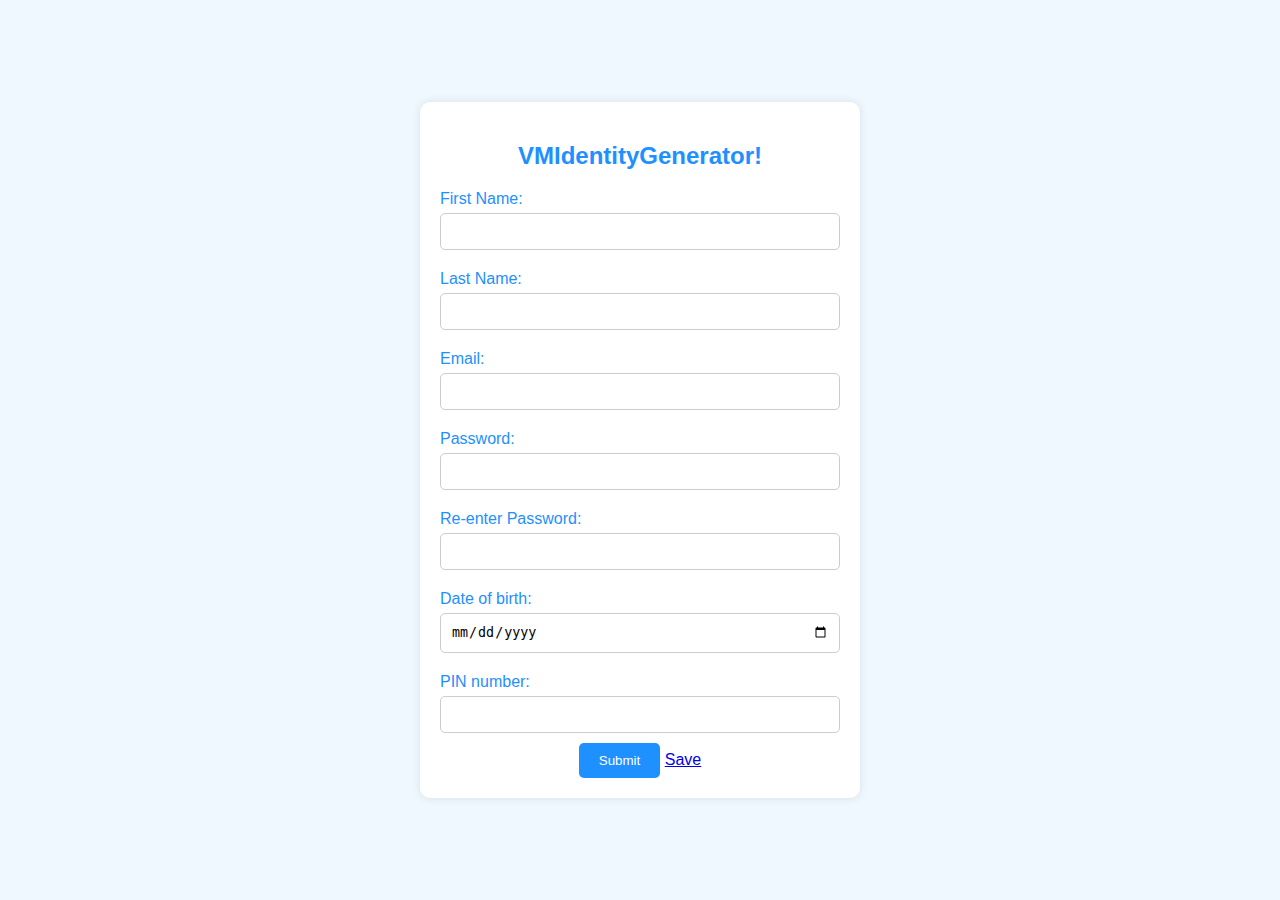
==== Web Interface/index.html @ 4a751f11 "Creates a web interface. Update the about page to show the web interface." ====
<!DOCTYPE html>
<html>
<head>
    <title>VMIdentityGenerator! Web version</title>
    <style>
        body {
            font-family: Arial, sans-serif;
            background-color: #f0f8ff; /* Light blue background */
            color: #333;
            margin: 0;
            padding: 0;
            display: flex;
            justify-content: center;
            align-items: center;
            height: 100vh;
        }
        
        .form-container {
            background-color: #ffffff; /* White background for the form */
            padding: 20px;
            border-radius: 10px;
            box-shadow: 0 0 10px rgba(0, 0, 0, 0.1);
            max-width: 400px;
            width: 100%;
            text-align: center;
        }
        
        .form-container h2 {
            color: #1e90ff; /* Dodger blue */
            margin-bottom: 20px;
        }
        
        .form-container label {
            display: block;
            margin: 10px 0 5px;
            text-align: left;
            color: #1e90ff; /* Dodger blue */
        }
        
        .form-container input[type="text"],
        .form-container input[type="email"],
        .form-container input[type="password"],
        .form-container input[type="date"] {
            width: calc(100% - 22px);
            padding: 10px;
            margin-bottom: 10px;
            border: 1px solid #ccc;
            border-radius: 5px;
        }
        
        .form-container input[type="submit"] {
            background-color: #1e90ff; /* Dodger blue */
            color: white;
            border: none;
            padding: 10px 20px;
            border-radius: 5px;
            cursor: pointer;
            transition: background-color 0.3s;
        }
        
        .form-container input[type="submit"]:hover {
            background-color: #1c86ee; /* Slightly darker blue */
        }
    </style>
</head>
<body>
    <div class="form-container">
        <h2>VMIdentityGenerator!</h2>
        <form class="form" id="identityForm">
            <label for="fName">First Name: </label>
            <input type="text" name="fName" id="fName" required>

            <label for="lName">Last Name: </label>
            <input type="text" name="lName" id="lName" required>

            <label for="email">Email: </label>
            <input type="email" name="email" id="email" required>

            <label for="password">Password: </label>
            <input type="password" name="password" id="password" required>
            <label for="passwordVerify">Re-enter Password: </label>
            <input type="password" name="passwordVerify" id="passwordVerify" required>

            <label for="dob">Date of birth: </label>
            <input type="date" name="dob" id="dob" required>

            <label for="pin">PIN number: </label>
            <input type="password" name="pin" id="pin" required>

            <input type="submit" name="submit" id="submit">

            <a href="data:application/xml;charset=utf-8" download="here.html">Save</a>
        </form>
    </div>

    <script type="text/javascript">
        const createIdentity = (event) => {
            event.preventDefault();

            let firstName = document.getElementById("fName").value.trim();
            let lastName = document.getElementById("lName").value.trim();
            let email = document.getElementById("email").value.trim();
            let password = document.getElementById("password").value;
            let passwordVerify = document.getElementById("passwordVerify").value;
            let dob = document.getElementById("dob").value;
            let pin = document.getElementById("pin").value;

            if (password !== passwordVerify) {
                alert("Passwords do not match!");
                return;
            }

            if (pin.length < 4 || isNaN(pin)) {
                alert("PIN must be at least 4 digits long and numeric.");
                return;
            }

            // Further processing (e.g., sending data to the server) should go here.
            console.log({
                firstName,
                lastName,
                email,
                password, // In real applications, never log or expose passwords.
                dob,
                pin
            });
        }

        document.getElementById("identityForm").addEventListener("submit", createIdentity);
    </script>
</body>
</html>
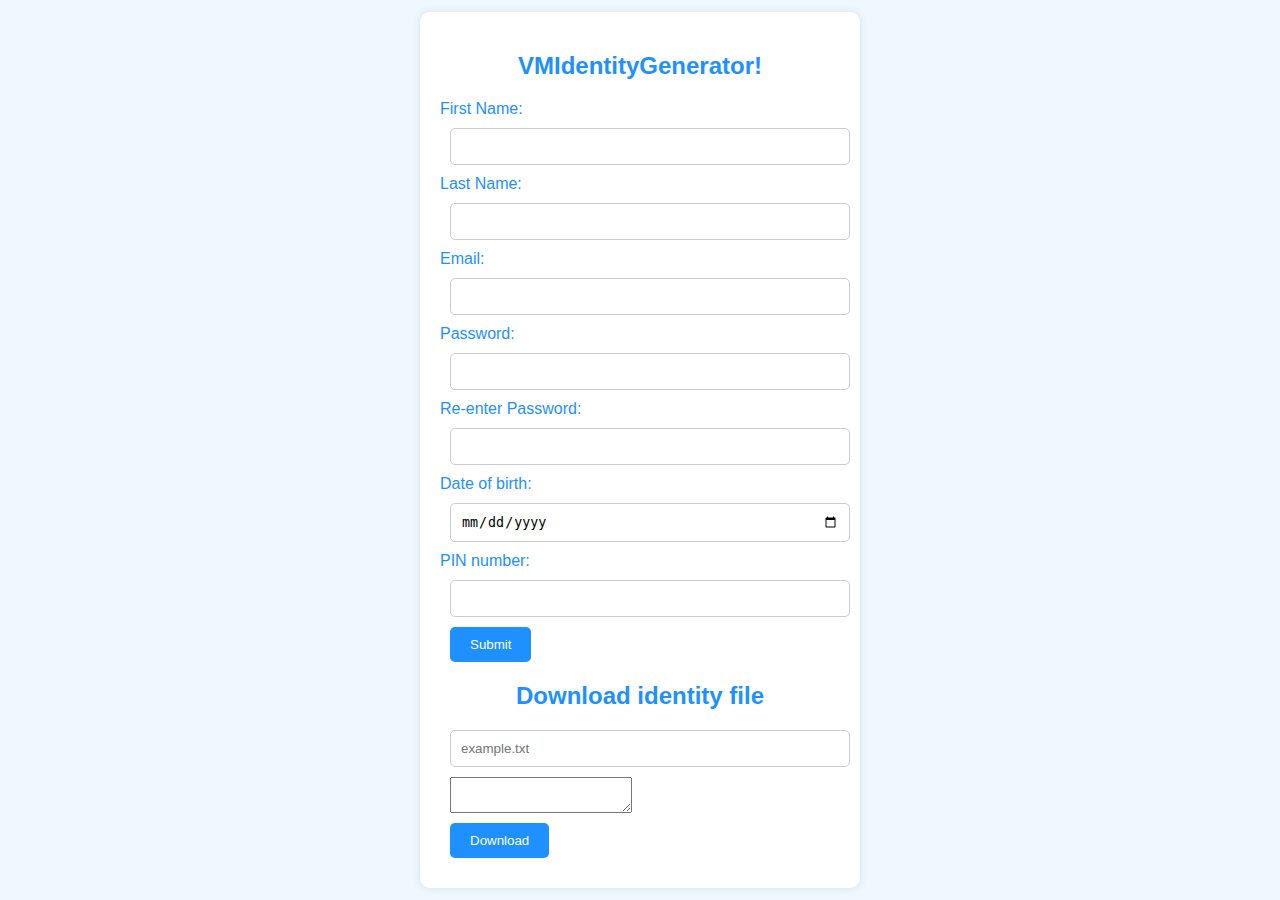
==== commit 31138535: "Adds functionality for download the file locally." ====
--- a/Web Interface/index.html
+++ b/Web Interface/index.html
@@ -1,132 +1,49 @@
 <!DOCTYPE html>
 <html>
-<head>
+  <head>
     <title>VMIdentityGenerator! Web version</title>
-    <style>
-        body {
-            font-family: Arial, sans-serif;
-            background-color: #f0f8ff; /* Light blue background */
-            color: #333;
-            margin: 0;
-            padding: 0;
-            display: flex;
-            justify-content: center;
-            align-items: center;
-            height: 100vh;
-        }
-        
-        .form-container {
-            background-color: #ffffff; /* White background for the form */
-            padding: 20px;
-            border-radius: 10px;
-            box-shadow: 0 0 10px rgba(0, 0, 0, 0.1);
-            max-width: 400px;
-            width: 100%;
-            text-align: center;
-        }
-        
-        .form-container h2 {
-            color: #1e90ff; /* Dodger blue */
-            margin-bottom: 20px;
-        }
-        
-        .form-container label {
-            display: block;
-            margin: 10px 0 5px;
-            text-align: left;
-            color: #1e90ff; /* Dodger blue */
-        }
-        
-        .form-container input[type="text"],
-        .form-container input[type="email"],
-        .form-container input[type="password"],
-        .form-container input[type="date"] {
-            width: calc(100% - 22px);
-            padding: 10px;
-            margin-bottom: 10px;
-            border: 1px solid #ccc;
-            border-radius: 5px;
-        }
-        
-        .form-container input[type="submit"] {
-            background-color: #1e90ff; /* Dodger blue */
-            color: white;
-            border: none;
-            padding: 10px 20px;
-            border-radius: 5px;
-            cursor: pointer;
-            transition: background-color 0.3s;
-        }
-        
-        .form-container input[type="submit"]:hover {
-            background-color: #1c86ee; /* Slightly darker blue */
-        }
-    </style>
-</head>
-<body>
+    <link rel="stylesheet" href="./styles.css" />
+  </head>
+  <body>
     <div class="form-container">
-        <h2>VMIdentityGenerator!</h2>
-        <form class="form" id="identityForm">
-            <label for="fName">First Name: </label>
-            <input type="text" name="fName" id="fName" required>
+      <h2>VMIdentityGenerator!</h2>
+      <form class="form" id="identityForm">
+        <label for="fName">First Name: </label>
+        <input type="text" name="fName" id="fName" required />
 
-            <label for="lName">Last Name: </label>
-            <input type="text" name="lName" id="lName" required>
+        <label for="lName">Last Name: </label>
+        <input type="text" name="lName" id="lName" required />
 
-            <label for="email">Email: </label>
-            <input type="email" name="email" id="email" required>
+        <label for="email">Email: </label>
+        <input type="email" name="email" id="email" required />
 
-            <label for="password">Password: </label>
-            <input type="password" name="password" id="password" required>
-            <label for="passwordVerify">Re-enter Password: </label>
-            <input type="password" name="passwordVerify" id="passwordVerify" required>
+        <label for="password">Password: </label>
+        <input type="password" name="password" id="password" required />
+        <label for="passwordVerify">Re-enter Password: </label>
+        <input
+          type="password"
+          name="passwordVerify"
+          id="passwordVerify"
+          required
+        />
 
-            <label for="dob">Date of birth: </label>
-            <input type="date" name="dob" id="dob" required>
+        <label for="dob">Date of birth: </label>
+        <input type="date" name="dob" id="dob" required />
 
-            <label for="pin">PIN number: </label>
-            <input type="password" name="pin" id="pin" required>
+        <label for="pin">PIN number: </label>
+        <input type="password" name="pin" id="pin" required />
 
-            <input type="submit" name="submit" id="submit">
+        <input type="submit" name="submit" id="submit" />
+      </form>
 
-            <a href="data:application/xml;charset=utf-8" download="here.html">Save</a>
-        </form>
+      <h2>Download identity file</h2>
+      <!-- Download form that allows the user to download the file once the fields have been filled. Requires user to fill out fields first. -->
+      <form onsubmit="download(this['filename'].value, this['identityInformation'].value)">
+        <input type="text" name="filename" placeholder="example.txt" readonly required />
+        <textarea name="identityInformation" readonly required></textarea> <!-- This is filled once the user enters data into the field. -->
+        <input type="submit" value="Download" />
+      </form>
     </div>
-
-    <script type="text/javascript">
-        const createIdentity = (event) => {
-            event.preventDefault();
-
-            let firstName = document.getElementById("fName").value.trim();
-            let lastName = document.getElementById("lName").value.trim();
-            let email = document.getElementById("email").value.trim();
-            let password = document.getElementById("password").value;
-            let passwordVerify = document.getElementById("passwordVerify").value;
-            let dob = document.getElementById("dob").value;
-            let pin = document.getElementById("pin").value;
-
-            if (password !== passwordVerify) {
-                alert("Passwords do not match!");
-                return;
-            }
-
-            if (pin.length < 4 || isNaN(pin)) {
-                alert("PIN must be at least 4 digits long and numeric.");
-                return;
-            }
-
-            // Further processing (e.g., sending data to the server) should go here.
-            console.log({
-                firstName,
-                lastName,
-                email,
-                password, // In real applications, never log or expose passwords.
-                dob,
-                pin
-            });
-        }
-
-        document.getElementById("identityForm").addEventListener("submit", createIdentity);
-    </script>
-</body>
+    <script src="./script.js" type="text/javascript"></script>
+  </body>
 </html>
--- a/Web Interface/styles.css
+++ b/Web Interface/styles.css
@@ -0,0 +1,63 @@
+body {
+  font-family: Arial, sans-serif;
+  background-color: #f0f8ff; /* Light blue background */
+  color: #333;
+  margin: 0;
+  padding: 0;
+  display: flex;
+  justify-content: center;
+  align-items: center;
+  height: 100vh;
+}
+
+.form-container {
+  background-color: #ffffff; /* White background for the form */
+  padding: 20px;
+  border-radius: 10px;
+  box-shadow: 0 0 10px rgba(0, 0, 0, 0.1);
+  max-width: 400px;
+  width: 100%;
+  text-align: center;
+}
+
+.form-container h2 {
+  color: #1e90ff; /* Dodger blue */
+  margin-bottom: 20px;
+}
+
+.form-container label {
+  display: block;
+  margin: 10px 0 5px;
+  text-align: left;
+  color: #1e90ff; /* Dodger blue */
+}
+
+.form-container input[type="text"],
+.form-container input[type="email"],
+.form-container input[type="password"],
+.form-container input[type="date"] {
+  width: calc(100% - 22px);
+  padding: 10px;
+  margin-bottom: 10px;
+  border: 1px solid #ccc;
+  border-radius: 5px;
+}
+
+.form-container input[type="submit"] {
+  background-color: #1e90ff; /* Dodger blue */
+  color: white;
+  border: none;
+  padding: 10px 20px;
+  border-radius: 5px;
+  cursor: pointer;
+  transition: background-color 0.3s;
+}
+
+.form-container input[type="submit"]:hover {
+  background-color: #1c86ee; /* Slightly darker blue */
+}
+
+form * {
+  display: block;
+  margin: 10px;
+}
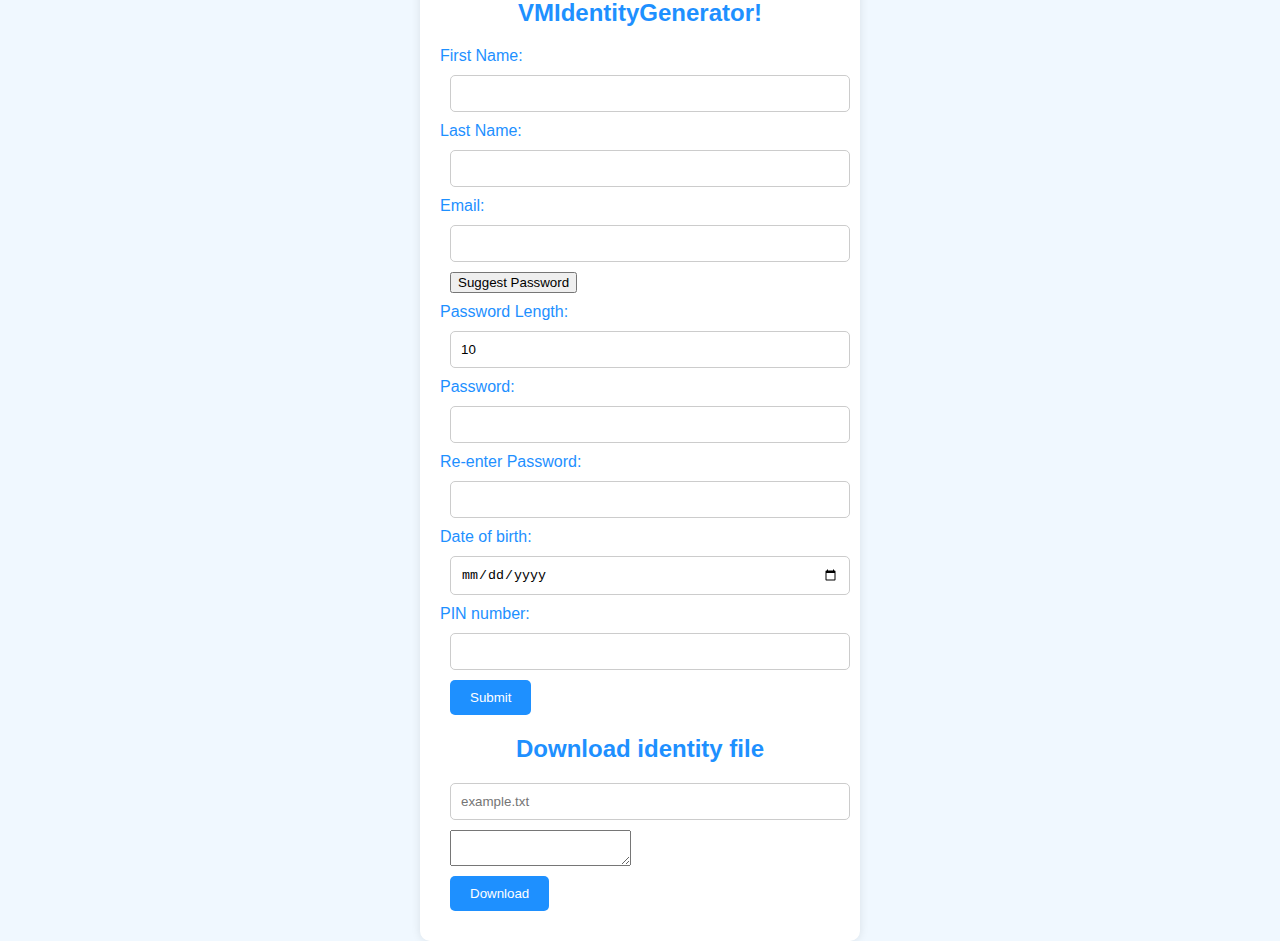
==== commit 63c5f2fb: "Adds input validation for the password generation -- bounds checking mostly." ====
--- a/Web Interface/index.html
+++ b/Web Interface/index.html
@@ -16,6 +16,10 @@
 
         <label for="email">Email: </label>
         <input type="email" name="email" id="email" required />
+
+        <input type="button" name="suggestPassword" value="Suggest Password" title="custom password length" onclick="generatePassword()">
+        <label for="passwordLength">Password Length: </label>
+        <input type="text" name="passwordLength" id="passwordLength" value="10" required>
 
         <label for="password">Password: </label>
         <input type="password" name="password" id="password" required />
@@ -39,8 +43,8 @@
       <h2>Download identity file</h2>
       <!-- Download form that allows the user to download the file once the fields have been filled. Requires user to fill out fields first. -->
       <form onsubmit="download(this['filename'].value, this['identityInformation'].value)">
-        <input type="text" name="filename" placeholder="example.txt" readonly required />
-        <textarea name="identityInformation" readonly required></textarea> <!-- This is filled once the user enters data into the field. -->
+        <input type="text" name="filename" id="filename" placeholder="example.txt" readonly required />
+        <textarea name="identityInformation" id="identityInformation" readonly required></textarea> <!-- This is filled once the user enters data into the field. -->
         <input type="submit" value="Download" />
       </form>
     </div>
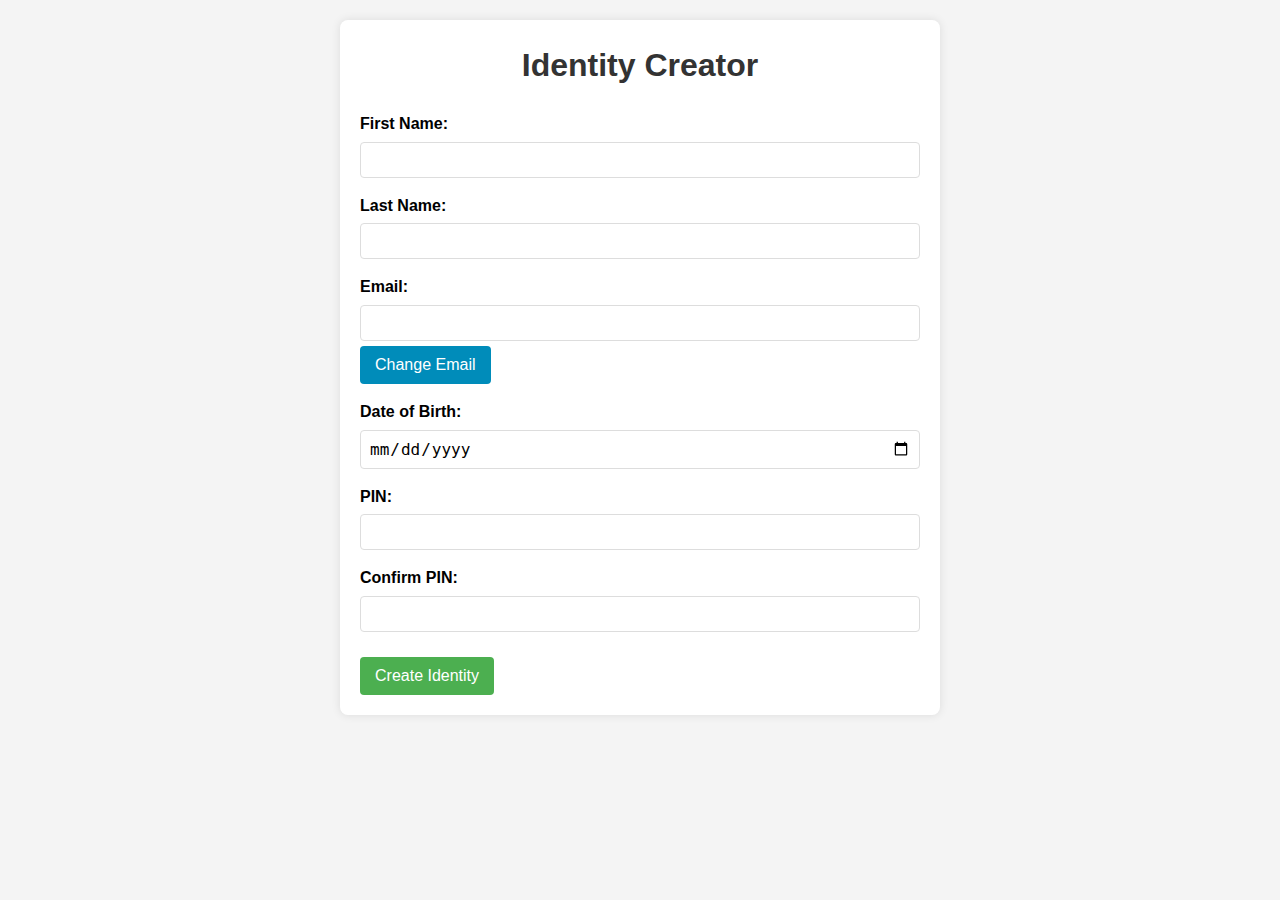
==== commit 8c4c8f3d: "Updates the web interface  to exactly match the Python code." ====
--- a/Web Interface/index.html
+++ b/Web Interface/index.html
@@ -1,53 +1,59 @@
 <!DOCTYPE html>
-<html>
-  <head>
-    <title>VMIdentityGenerator! Web version</title>
-    <link rel="stylesheet" href="./styles.css" />
-  </head>
-  <body>
-    <div class="form-container">
-      <h2>VMIdentityGenerator!</h2>
-      <form class="form" id="identityForm">
-        <label for="fName">First Name: </label>
-        <input type="text" name="fName" id="fName" required />
+<html lang="en">
+<head>
+    <meta charset="UTF-8">
+    <meta name="viewport" content="width=device-width, initial-scale=1.0">
+    <title>Identity Creator</title>
+    <link rel="stylesheet" href="styles.css">
+</head>
+<body>
+    <div class="container">
+        <h1>Identity Creator</h1>
+        
+        <!-- Identity Form -->
+        <div id="identityForm">
+            <div class="form-group">
+                <label for="firstName">First Name:</label>
+                <input type="text" id="firstName" required>
+            </div>
+            
+            <div class="form-group">
+                <label for="lastName">Last Name:</label>
+                <input type="text" id="lastName" required>
+            </div>
+            
+            <div class="form-group">
+                <label for="email">Email:</label>
+                <input type="email" id="email" readonly>
+                <button id="changeEmail">Change Email</button>
+            </div>
+            
+            <div class="form-group">
+                <label for="dob">Date of Birth:</label>
+                <input type="date" id="dob" required>
+            </div>
+            
+            <div class="form-group">
+                <label for="pin">PIN:</label>
+                <input type="password" id="pin" maxlength="4" pattern="\d{4}" required>
+            </div>
+            
+            <div class="form-group">
+                <label for="confirmPin">Confirm PIN:</label>
+                <input type="password" id="confirmPin" maxlength="4" pattern="\d{4}" required>
+            </div>
 
-        <label for="lName">Last Name: </label>
-        <input type="text" name="lName" id="lName" required />
+            <button id="generateIdentity">Create Identity</button>
+        </div>
 
-        <label for="email">Email: </label>
-        <input type="email" name="email" id="email" required />
-
-        <input type="button" name="suggestPassword" value="Suggest Password" title="custom password length" onclick="generatePassword()">
-        <label for="passwordLength">Password Length: </label>
-        <input type="text" name="passwordLength" id="passwordLength" value="10" required>
-
-        <label for="password">Password: </label>
-        <input type="password" name="password" id="password" required />
-        <label for="passwordVerify">Re-enter Password: </label>
-        <input
-          type="password"
-          name="passwordVerify"
-          id="passwordVerify"
-          required
-        />
-
-        <label for="dob">Date of birth: </label>
-        <input type="date" name="dob" id="dob" required />
-
-        <label for="pin">PIN number: </label>
-        <input type="password" name="pin" id="pin" required />
-
-        <input type="submit" name="submit" id="submit" />
-      </form>
-
-      <h2>Download identity file</h2>
-      <!-- Download form that allows the user to download the file once the fields have been filled. Requires user to fill out fields first. -->
-      <form onsubmit="download(this['filename'].value, this['identityInformation'].value)">
-        <input type="text" name="filename" id="filename" placeholder="example.txt" readonly required />
-        <textarea name="identityInformation" id="identityInformation" readonly required></textarea> <!-- This is filled once the user enters data into the field. -->
-        <input type="submit" value="Download" />
-      </form>
+        <!-- Results Display -->
+        <div id="results" class="hidden">
+            <h2>Generated Identity</h2>
+            <div id="identityDetails"></div>
+            <button id="downloadIdentity">Download Identity File</button>
+            <button id="createNew">Create New Identity</button>
+        </div>
     </div>
-    <script src="./script.js" type="text/javascript"></script>
-  </body>
-</html>
+    <script src="script.js"></script>
+</body>
+</html>--- a/Web Interface/styles.css
+++ b/Web Interface/styles.css
@@ -1,63 +1,97 @@
+* {
+  box-sizing: border-box;
+  margin: 0;
+  padding: 0;
+}
+
 body {
   font-family: Arial, sans-serif;
-  background-color: #f0f8ff; /* Light blue background */
-  color: #333;
-  margin: 0;
-  padding: 0;
-  display: flex;
-  justify-content: center;
-  align-items: center;
-  height: 100vh;
+  line-height: 1.6;
+  background-color: #f4f4f4;
+  padding: 20px;
 }
 
-.form-container {
-  background-color: #ffffff; /* White background for the form */
+.container {
+  max-width: 600px;
+  margin: 0 auto;
+  background-color: white;
   padding: 20px;
-  border-radius: 10px;
-  box-shadow: 0 0 10px rgba(0, 0, 0, 0.1);
-  max-width: 400px;
-  width: 100%;
-  text-align: center;
+  border-radius: 8px;
+  box-shadow: 0 0 10px rgba(0,0,0,0.1);
 }
 
-.form-container h2 {
-  color: #1e90ff; /* Dodger blue */
+h1 {
+  text-align: center;
   margin-bottom: 20px;
+  color: #333;
 }
 
-.form-container label {
-  display: block;
-  margin: 10px 0 5px;
-  text-align: left;
-  color: #1e90ff; /* Dodger blue */
+.form-group {
+  margin-bottom: 15px;
 }
 
-.form-container input[type="text"],
-.form-container input[type="email"],
-.form-container input[type="password"],
-.form-container input[type="date"] {
-  width: calc(100% - 22px);
-  padding: 10px;
-  margin-bottom: 10px;
-  border: 1px solid #ccc;
-  border-radius: 5px;
+label {
+  display: block;
+  margin-bottom: 5px;
+  font-weight: bold;
 }
 
-.form-container input[type="submit"] {
-  background-color: #1e90ff; /* Dodger blue */
-  color: white;
-  border: none;
-  padding: 10px 20px;
-  border-radius: 5px;
-  cursor: pointer;
-  transition: background-color 0.3s;
+input {
+  width: 100%;
+  padding: 8px;
+  border: 1px solid #ddd;
+  border-radius: 4px;
+  font-size: 16px;
 }
 
-.form-container input[type="submit"]:hover {
-  background-color: #1c86ee; /* Slightly darker blue */
+button {
+  background-color: #4CAF50;
+  color: white;
+  padding: 10px 15px;
+  border: none;
+  border-radius: 4px;
+  cursor: pointer;
+  font-size: 16px;
+  margin-top: 10px;
 }
 
-form * {
-  display: block;
-  margin: 10px;
+button:hover {
+  background-color: #45a049;
 }
+
+#changeEmail {
+  margin-top: 5px;
+  background-color: #008CBA;
+}
+
+#changeEmail:hover {
+  background-color: #007399;
+}
+
+.hidden {
+  display: none;
+}
+
+#identityDetails {
+  background-color: #f8f8f8;
+  padding: 15px;
+  border-radius: 4px;
+  margin: 15px 0;
+  white-space: pre-line;
+}
+
+#downloadIdentity {
+  background-color: #ff9800;
+}
+
+#downloadIdentity:hover {
+  background-color: #f57c00;
+}
+
+#createNew {
+  background-color: #2196F3;
+}
+
+#createNew:hover {
+  background-color: #1976D2;
+}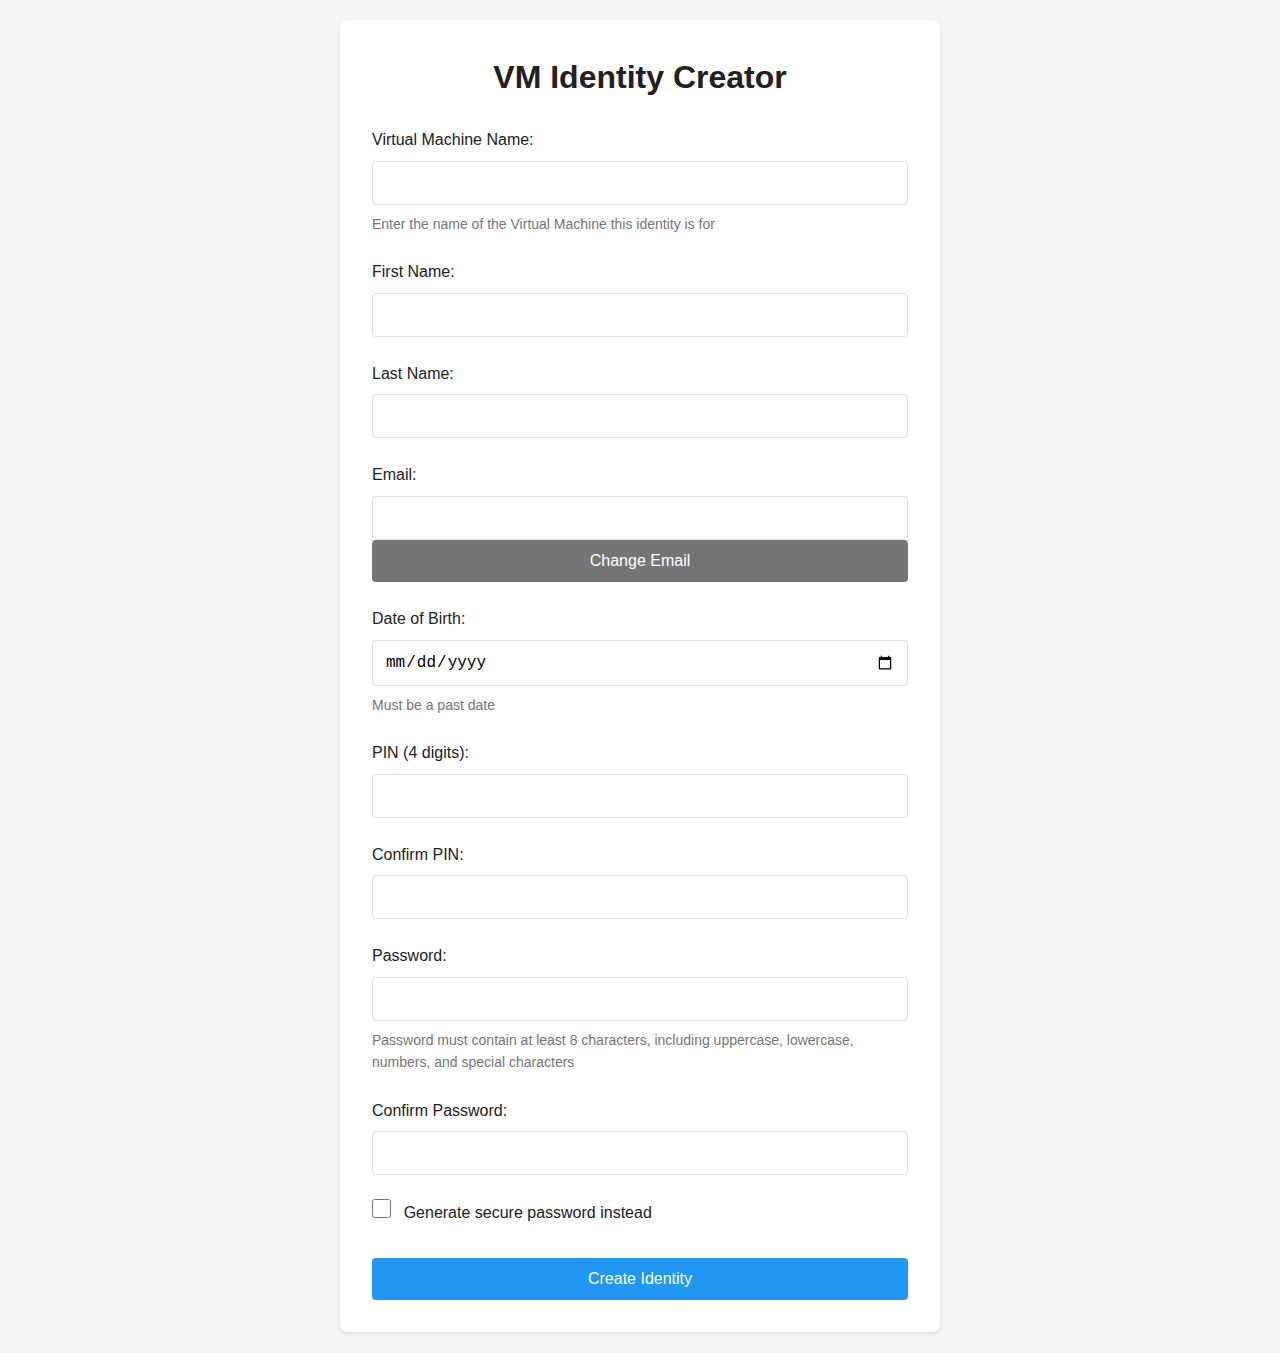
==== commit bb469c08: "Massive updates." ====
--- a/Web Interface/index.html
+++ b/Web Interface/index.html
@@ -1,59 +1,94 @@
 <!DOCTYPE html>
 <html lang="en">
+
 <head>
-    <meta charset="UTF-8">
-    <meta name="viewport" content="width=device-width, initial-scale=1.0">
-    <title>Identity Creator</title>
-    <link rel="stylesheet" href="styles.css">
+  <meta charset="UTF-8">
+  <meta name="viewport" content="width=device-width, initial-scale=1.0">
+  <meta http-equiv="Content-Security-Policy" content="default-src 'self'; script-src 'self'">
+  <meta http-equiv="X-Content-Type-Options" content="nosniff">
+  <meta http-equiv="X-Frame-Options" content="DENY">
+  <title>VM Identity Creator</title>
+  <link rel="stylesheet" href="styles.css">
 </head>
+
 <body>
-    <div class="container">
-        <h1>Identity Creator</h1>
-        
-        <!-- Identity Form -->
-        <div id="identityForm">
-            <div class="form-group">
-                <label for="firstName">First Name:</label>
-                <input type="text" id="firstName" required>
-            </div>
-            
-            <div class="form-group">
-                <label for="lastName">Last Name:</label>
-                <input type="text" id="lastName" required>
-            </div>
-            
-            <div class="form-group">
-                <label for="email">Email:</label>
-                <input type="email" id="email" readonly>
-                <button id="changeEmail">Change Email</button>
-            </div>
-            
-            <div class="form-group">
-                <label for="dob">Date of Birth:</label>
-                <input type="date" id="dob" required>
-            </div>
-            
-            <div class="form-group">
-                <label for="pin">PIN:</label>
-                <input type="password" id="pin" maxlength="4" pattern="\d{4}" required>
-            </div>
-            
-            <div class="form-group">
-                <label for="confirmPin">Confirm PIN:</label>
-                <input type="password" id="confirmPin" maxlength="4" pattern="\d{4}" required>
-            </div>
+  <div class="container">
+    <h1>VM Identity Creator</h1>
 
-            <button id="generateIdentity">Create Identity</button>
-        </div>
+    <div id="identityForm">
+      <div class="form-group">
+        <label for="vmName">Virtual Machine Name:</label>
+        <input type="text" id="vmName" maxlength="50" pattern="[A-Za-z0-9\s-]+" required>
+        <small class="input-help">Enter the name of the Virtual Machine this identity is for</small>
+      </div>
 
-        <!-- Results Display -->
-        <div id="results" class="hidden">
-            <h2>Generated Identity</h2>
-            <div id="identityDetails"></div>
-            <button id="downloadIdentity">Download Identity File</button>
-            <button id="createNew">Create New Identity</button>
-        </div>
+      <div class="form-group">
+        <label for="firstName">First Name:</label>
+        <input type="text" id="firstName" maxlength="50" pattern="[A-Za-z\s-]+" required>
+      </div>
+
+      <div class="form-group">
+        <label for="lastName">Last Name:</label>
+        <input type="text" id="lastName" maxlength="50" pattern="[A-Za-z\s-]+" required>
+      </div>
+
+      <div class="form-group">
+        <label for="email">Email:</label>
+        <input type="email" id="email" maxlength="100" readonly>
+        <button type="button" id="changeEmail" class="secondary-button">Change Email</button>
+      </div>
+
+      <div class="form-group">
+        <label for="dob">Date of Birth:</label>
+        <input type="date" id="dob" required>
+        <small class="input-help">Must be a past date</small>
+      </div>
+
+      <div class="form-group">
+        <label for="pin">PIN (4 digits):</label>
+        <input type="password" id="pin" maxlength="4" pattern="\d{4}" inputmode="numeric" autocomplete="new-password"
+          required>
+      </div>
+
+      <div class="form-group">
+        <label for="confirmPin">Confirm PIN:</label>
+        <input type="password" id="confirmPin" maxlength="4" pattern="\d{4}" inputmode="numeric"
+          autocomplete="new-password" required>
+      </div>
+
+      <div class="form-group">
+        <label for="password">Password:</label>
+        <input type="password" id="password" minlength="8" maxlength="128" autocomplete="new-password" required>
+        <small class="password-requirements">
+          Password must contain at least 8 characters, including uppercase, lowercase, numbers, and special characters
+        </small>
+      </div>
+
+      <div class="form-group">
+        <label for="confirmPassword">Confirm Password:</label>
+        <input type="password" id="confirmPassword" minlength="8" maxlength="128" autocomplete="new-password" required>
+      </div>
+
+      <div class="form-group checkbox-group">
+        <label>
+          <input type="checkbox" id="generatePassword">
+          Generate secure password instead
+        </label>
+      </div>
+
+      <button type="button" id="generateIdentity" class="primary-button">Create Identity</button>
     </div>
-    <script src="script.js"></script>
+
+    <div id="results" class="hidden">
+      <h2>Generated Identity</h2>
+      <div id="identityDetails" class="details-panel"></div>
+      <div class="button-group">
+        <button type="button" id="downloadIdentity" class="download-button">Download Identity File</button>
+        <button type="button" id="createNew" class="secondary-button">Create New Identity</button>
+      </div>
+    </div>
+  </div>
+  <script src="script.js"></script>
 </body>
+
 </html>--- a/Web Interface/styles.css
+++ b/Web Interface/styles.css
@@ -1,3 +1,23 @@
+:root {
+  /* Color Palette */
+  --primary-color: #2196F3;
+  --primary-hover: #1976D2;
+  --secondary-color: #757575;
+  --secondary-hover: #616161;
+  --success-color: #4CAF50;
+  --success-hover: #45a049;
+  --warning-color: #ff9800;
+  --warning-hover: #f57c00;
+  --error-color: #d32f2f;
+  --background-color: #f5f5f5;
+  --surface-color: #ffffff;
+  --text-primary: #212121;
+  --text-secondary: #757575;
+  --border-color: #e0e0e0;
+  --shadow-color: rgba(0, 0, 0, 0.1);
+}
+
+/* Base Styles */
 * {
   box-sizing: border-box;
   margin: 0;
@@ -5,93 +25,219 @@
 }
 
 body {
-  font-family: Arial, sans-serif;
+  font-family: -apple-system, BlinkMacSystemFont, 'Segoe UI', Roboto, Oxygen, Ubuntu, Cantarell, sans-serif;
   line-height: 1.6;
-  background-color: #f4f4f4;
+  background-color: var(--background-color);
+  color: var(--text-primary);
   padding: 20px;
-}
-
+  min-height: 100vh;
+}
+
+/* Container */
 .container {
   max-width: 600px;
   margin: 0 auto;
-  background-color: white;
-  padding: 20px;
+  background-color: var(--surface-color);
+  padding: 2rem;
   border-radius: 8px;
-  box-shadow: 0 0 10px rgba(0,0,0,0.1);
+  box-shadow: 0 2px 4px var(--shadow-color);
+}
+
+/* Typography */
+h1,
+h2 {
+  text-align: center;
+  margin-bottom: 1.5rem;
+  color: var(--text-primary);
 }
 
 h1 {
-  text-align: center;
-  margin-bottom: 20px;
-  color: #333;
-}
-
+  font-size: 2rem;
+  font-weight: 600;
+}
+
+h2 {
+  font-size: 1.5rem;
+  font-weight: 500;
+}
+
+/* Form Elements */
 .form-group {
-  margin-bottom: 15px;
+  margin-bottom: 1.5rem;
 }
 
 label {
   display: block;
-  margin-bottom: 5px;
-  font-weight: bold;
-}
-
-input {
+  margin-bottom: 0.5rem;
+  font-weight: 500;
+  color: var(--text-primary);
+}
+
+input[type="text"],
+input[type="email"],
+input[type="password"],
+input[type="date"] {
   width: 100%;
-  padding: 8px;
-  border: 1px solid #ddd;
+  padding: 0.75rem;
+  border: 1px solid var(--border-color);
   border-radius: 4px;
-  font-size: 16px;
-}
-
+  font-size: 1rem;
+  transition: border-color 0.3s ease, box-shadow 0.3s ease;
+}
+
+input:focus {
+  outline: none;
+  border-color: var(--primary-color);
+  box-shadow: 0 0 0 3px rgba(33, 150, 243, 0.1);
+}
+
+input:disabled {
+  background-color: var(--background-color);
+  cursor: not-allowed;
+}
+
+input[type="password"] {
+  font-family: -apple-system, BlinkMacSystemFont, 'Segoe UI', Roboto, sans-serif;
+  letter-spacing: 0.1em;
+}
+
+.checkbox-group {
+  display: flex;
+  align-items: center;
+  gap: 0.5rem;
+}
+
+input[type="checkbox"] {
+  width: 1.2rem;
+  height: 1.2rem;
+  margin-right: 0.5rem;
+}
+
+/* Helper Text */
+.input-help,
+.password-requirements {
+  display: block;
+  font-size: 0.875rem;
+  color: var(--text-secondary);
+  margin-top: 0.5rem;
+}
+
+.password-error {
+  color: var(--error-color);
+  font-size: 0.875rem;
+  margin-top: 0.5rem;
+}
+
+/* Buttons */
 button {
-  background-color: #4CAF50;
-  color: white;
-  padding: 10px 15px;
+  width: 100%;
+  padding: 0.75rem 1rem;
   border: none;
   border-radius: 4px;
   cursor: pointer;
-  font-size: 16px;
-  margin-top: 10px;
+  font-size: 1rem;
+  font-weight: 500;
+  transition: background-color 0.3s ease, transform 0.1s ease;
 }
 
 button:hover {
-  background-color: #45a049;
-}
-
-#changeEmail {
-  margin-top: 5px;
-  background-color: #008CBA;
-}
-
-#changeEmail:hover {
-  background-color: #007399;
-}
-
+  transform: translateY(-1px);
+}
+
+button:active {
+  transform: translateY(0);
+}
+
+.primary-button {
+  background-color: var(--primary-color);
+  color: white;
+}
+
+.primary-button:hover {
+  background-color: var(--primary-hover);
+}
+
+.secondary-button {
+  background-color: var(--secondary-color);
+  color: white;
+}
+
+.secondary-button:hover {
+  background-color: var(--secondary-hover);
+}
+
+.download-button {
+  background-color: var(--success-color);
+  color: white;
+}
+
+.download-button:hover {
+  background-color: var(--success-hover);
+}
+
+/* Results Panel */
+.details-panel {
+  background-color: var(--background-color);
+  padding: 1rem;
+  border-radius: 4px;
+  margin: 1rem 0;
+  font-family: monospace;
+  white-space: pre-line;
+  line-height: 1.8;
+}
+
+.button-group {
+  display: flex;
+  flex-direction: column;
+  gap: 1rem;
+  margin-top: 1.5rem;
+}
+
+/* Utility Classes */
 .hidden {
   display: none;
 }
 
-#identityDetails {
-  background-color: #f8f8f8;
-  padding: 15px;
-  border-radius: 4px;
-  margin: 15px 0;
-  white-space: pre-line;
-}
-
-#downloadIdentity {
-  background-color: #ff9800;
-}
-
-#downloadIdentity:hover {
-  background-color: #f57c00;
-}
-
-#createNew {
-  background-color: #2196F3;
-}
-
-#createNew:hover {
-  background-color: #1976D2;
+/* Responsive Design */
+@media (max-width: 640px) {
+  body {
+    padding: 10px;
+  }
+
+  .container {
+    padding: 1rem;
+  }
+
+  h1 {
+    font-size: 1.75rem;
+  }
+
+  h2 {
+    font-size: 1.25rem;
+  }
+
+  input[type="text"],
+  input[type="email"],
+  input[type="password"],
+  input[type="date"],
+  button {
+    padding: 0.625rem;
+  }
+}
+
+/* Print Styles */
+@media print {
+  body {
+    background: none;
+    padding: 0;
+  }
+
+  .container {
+    box-shadow: none;
+    padding: 0;
+  }
+
+  button {
+    display: none;
+  }
 }